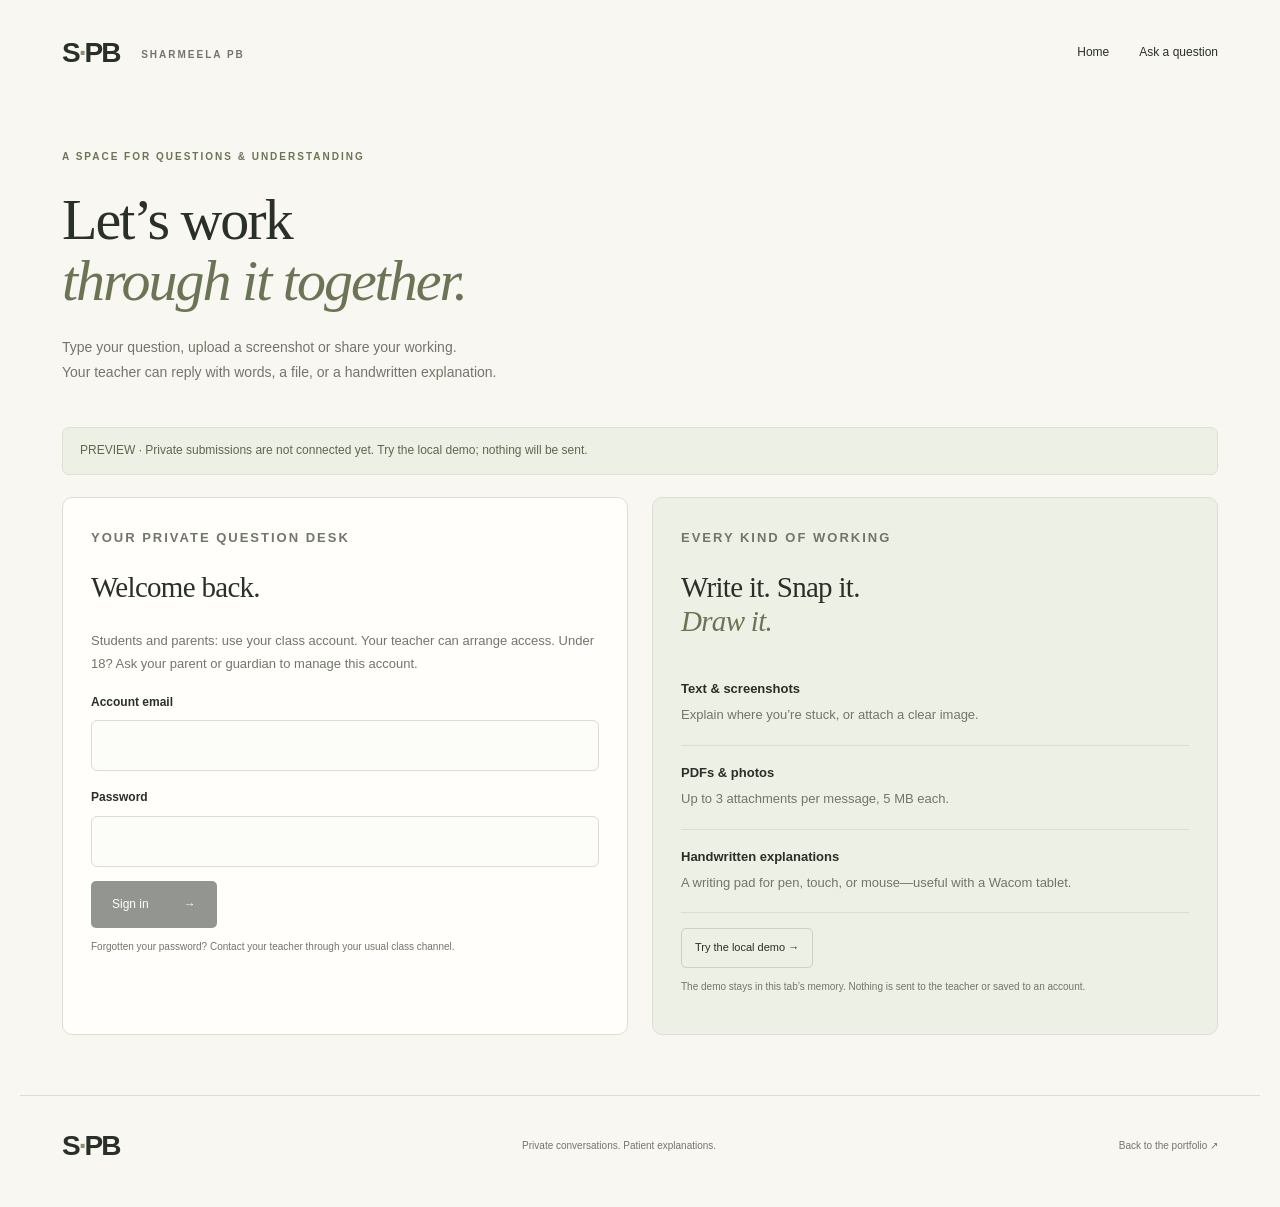
==== questions.html @ ad09feb7 "Add private question desk with attachments and pen replies" ====
<!doctype html><html lang="en"><head><meta charset="utf-8"><meta http-equiv="Content-Security-Policy" content="default-src 'self'; script-src 'self'; style-src 'self'; connect-src 'self' https://*.supabase.co; img-src 'self' blob: data:; object-src 'none'; base-uri 'self'; form-action 'self'"><meta name="referrer" content="no-referrer"><meta name="viewport" content="width=device-width,initial-scale=1"><meta name="description" content="Ask Sharmeela PB a maths question, share your working, and receive a private reply."><title>Ask a question | Sharmeela PB</title><link rel="icon" type="image/svg+xml" href="favicon.svg"><link rel="stylesheet" href="style.css"><link rel="stylesheet" href="questions.css"><script defer src="questions.js"></script></head><body><a class="skip" href="#main">Skip to content</a><header><a class="brand" href="index.html">S<span>·</span>PB <small>SHARMEELA PB</small></a><nav aria-label="Main navigation"><a href="index.html">Home</a><a href="questions.html" aria-current="page">Ask a question</a><button id="signOut" class="secondary" hidden>Sign out</button></nav></header><main id="main"><div class="qheading"><p class="eyebrow">A SPACE FOR QUESTIONS & UNDERSTANDING</p><h1>Let’s work<br><em>through it together.</em></h1><p>Type your question, upload a screenshot or share your working.<br>Your teacher can reply with words, a file, or a handwritten explanation.</p></div><div id="mode" class="mode" role="status">Checking the question desk…</div><div id="feedback" role="status" aria-live="polite"></div><section id="welcome" class="welcome"><form id="authForm" class="panel"><p class="eyebrow">YOUR PRIVATE QUESTION DESK</p><h2>Welcome back.</h2><p>Students and parents: use your class account. Your teacher can arrange access. Under 18? Ask your parent or guardian to manage this account.</p><label for="email">Account email</label><input id="email" type="email" required autocomplete="username" maxlength="160"><label for="password">Password</label><input id="password" type="password" required autocomplete="current-password" minlength="8"><button class="button" type="submit">Sign in <span>→</span></button><p class="small">Forgotten your password? Contact your teacher through your usual class channel.</p></form><aside class="panel guide"><p class="eyebrow">EVERY KIND OF WORKING</p><h2>Write it. Snap it.<br><em>Draw it.</em></h2><ul><li><strong>Text & screenshots</strong><p>Explain where you’re stuck, or attach a clear image.</p></li><li><strong>PDFs & photos</strong><p>Up to 3 attachments per message, 5 MB each.</p></li><li><strong>Handwritten explanations</strong><p>A writing pad for pen, touch, or mouse—useful with a Wacom tablet.</p></li></ul><button id="demoStart" class="secondary">Try the local demo →</button><p class="small">The demo stays in this tab’s memory. Nothing is sent to the teacher or saved to an account.</p></aside></section><section id="desk" hidden><div class="deskbar"><div><p id="deskRole" class="eyebrow"></p><h2 id="deskTitle">Your questions</h2></div><div class="actions"><button id="refresh" class="secondary">Refresh ↻</button><button id="newQuestion" class="button">＋ New question</button></div></div><div class="deskgrid"><aside class="panel sidebar"><label for="questionSearch">Find a question</label><input id="questionSearch" type="search" placeholder="Search questions…"><div id="questionList"></div></aside><div><form id="questionForm" class="panel" hidden><h2>A new question</h2><label for="studentName">Student first name or nickname</label><input id="studentName" maxlength="80" required><label for="questionTitle">A short title</label><input id="questionTitle" maxlength="120" required placeholder="e.g. Solving an equation"><label class="consent"><input id="permission" type="checkbox" required><span>I am 18 or over, or a parent/guardian managing this account, and agree to share this question privately with the teacher.</span></label><button class="button" type="submit">Start conversation →</button><p class="small">Then add your question, files or working below. Avoid full names, school details and faces in uploads.</p></form><div id="empty" class="panel empty"><span>✦</span><h2>Every question is a beginning.</h2><p>Select a conversation or start a new one.</p></div><section id="conversation" hidden><div class="panel threadhead"><div><p id="threadStudent" class="eyebrow"></p><h2 id="threadTitle"></h2></div><span id="threadStatus" class="statuspill"></span></div><div id="messages" aria-live="polite"></div><form id="replyForm" class="panel"><h2 id="composeTitle">Share your question or working</h2><label for="replyText">Your message</label><textarea id="replyText" rows="5" maxlength="6000" placeholder="Tell us what you’ve tried, or explain the next step…"></textarea><div class="filelabel"><label for="attachments">Attach photos, screenshots or PDFs</label><input id="attachments" type="file" multiple accept="image/png,image/jpeg,image/webp,application/pdf"><small>Up to 3 files including a drawing · 5 MB per file</small></div><ul id="fileList" class="filelist"></ul><details id="drawingDetails" class="drawing"><summary>✎ Write or draw with a pen, Wacom, touch, or mouse</summary><p class="small">On a MacBook, connect the Wacom tablet, install its official driver, and use Pen mode. Choose “Pen only” if palm touches leave marks. This pad captures pen strokes; it does not recognise handwriting as text.</p><div class="drawtools"><label>Ink <input id="inkColor" type="color" value="#29352b"></label><label>Size <input id="inkSize" type="range" min="1" max="14" value="4"></label><label class="pencheck"><input id="penOnly" type="checkbox"> Pen only</label><button id="undoDrawing" class="secondary" type="button">Undo</button><button id="clearDrawing" class="secondary" type="button">Clear</button><button id="fullDrawing" class="secondary" type="button">Larger pad ↗</button></div><div class="canvaswrap"><canvas id="writingPad" width="1200" height="750" tabindex="0" aria-label="Handwriting pad. Use a pen, touch or mouse. You can also type your answer above."></canvas></div><p class="small" id="drawingState">Empty pad · your drawing will be attached when you send.</p><p class="small">A keyboard alternative is available in the message box above.</p></details><button id="sendReply" class="button" type="submit">Send message <span>→</span></button><p class="small">Replies appear in this conversation. Use Refresh to check for updates. No notification emails are sent by this page.</p></form></section></div></div></section></main><footer><a class="brand" href="index.html">S<span>·</span>PB</a><p>Private conversations. Patient explanations.</p><a href="index.html">Back to the portfolio ↗</a></footer></body></html>
---- style.css ----
:root{--bg:#f8f7f2;--ink:#292f29;--muted:#72766a;--line:#dedfd4;--sage:#d8dfb8;--accent:#6b7555}*{box-sizing:border-box}html{scroll-behavior:smooth;scroll-padding-top:30px}body{margin:0;background:var(--bg);color:var(--ink);font:15px/1.8 'Segoe UI',Arial,sans-serif}a{color:inherit;text-decoration:none}button,a,summary{-webkit-tap-highlight-color:transparent}a:focus-visible,summary:focus-visible{outline:3px solid #8d9c67;outline-offset:6px}.skip{position:absolute;left:20px;top:-100px;background:white;padding:10px;z-index:5}.skip:focus{top:10px}header,main,footer{max-width:1240px;margin:auto}header{padding:28px 42px;display:flex;justify-content:space-between;align-items:center;gap:24px}.brand{font-size:28px;font-weight:700;letter-spacing:-2px;white-space:nowrap}.brand>span{color:#89926a}.brand small{font-size:10px;letter-spacing:2px;font-weight:600;margin-left:16px;vertical-align:middle}nav{display:flex;align-items:center;gap:30px;font-size:12px}nav a:hover{color:var(--accent)}.navbutton{border:1px solid #c9cdbb;padding:9px 17px;border-radius:5px}main{padding:0 42px}.hero{display:grid;grid-template-columns:1.2fr 1fr;gap:58px;padding:62px 0 70px;align-items:center}.eyebrow{font-size:10px;font-weight:600;letter-spacing:2px;margin:0 0 22px;color:var(--accent)}.eyebrow>span{width:6px;height:6px;border-radius:50%;background:var(--accent);display:inline-block;margin-right:8px;vertical-align:middle}h1{font:normal clamp(48px,5.8vw,76px)/1.04 Georgia,serif;letter-spacing:-3.7px;margin:24px 0}em{font-weight:400;color:var(--accent)}.intro{font-size:14px;line-height:1.95;max-width:440px;color:var(--muted)}.button{display:inline-flex;align-items:center;gap:35px;background:var(--ink);color:white;font-size:12px;padding:13px 21px;border-radius:5px;margin-top:14px;transition:background .2s}.button:hover{background:var(--accent)}.micro{font-size:10px;color:var(--muted);margin-top:20px}.board{background:#30382f;color:#e2e7d6;border-radius:100px 8px 8px 8px;padding:42px 30px 25px;min-width:0;box-shadow:14px 14px 0 #e7e9de}.boardtop,.boardbottom{display:flex;align-items:center;justify-content:space-between;gap:10px;font-size:8px;letter-spacing:1.2px;color:#c1c9b3}.boardtop{padding:14px 0 16px}.boardbottom{padding-top:16px;border-top:1px solid #ffffff20;letter-spacing:0}.boardbottom>span:last-child{font-size:24px}.mathart{height:310px;position:relative;margin:10px 0;background-image:linear-gradient(#ffffff05 1px,transparent 1px),linear-gradient(90deg,#ffffff05 1px,transparent 1px);background-size:22px 22px;overflow:hidden}.mathart svg{position:absolute;inset:0;width:100%;height:100%}.axis{position:absolute;background:#c9d1b444}.axis.x{height:1px;top:82%;width:100%}.axis.y{width:1px;height:100%;left:50%}.circle{border:1px solid #dce4c52a;border-radius:50%;width:170px;height:170px;position:absolute}.circle.a{top:20px;left:-60px}.circle.b{bottom:-90px;right:-50px}.circle.c{bottom:-60px;right:-20px}.formula{position:absolute;right:12px;top:35px;font:italic 27px Georgia}.coordinate{position:absolute;top:83%;left:53%;font-size:10px;color:#b9c1ac}.spark{position:absolute;left:20px;bottom:45px;font-size:33px;color:var(--sage)}.ribbon{display:flex;justify-content:space-between;gap:15px;align-items:center;font-size:9px;letter-spacing:1.5px;padding:23px 0;border-block:1px solid var(--line);color:var(--muted)}.ribbon i{font-style:normal;font-size:15px;color:#9da789}.about{display:grid;grid-template-columns:.65fr 1.6fr 1fr;gap:40px;padding:90px 0}.about>.eyebrow{padding-top:10px}h2{font:normal 44px/1.15 Georgia,serif;letter-spacing:-1.8px;margin:0 0 24px}.about p:not(.eyebrow){font-size:13px;color:var(--muted)}.note{background:#ebeede;border-radius:6px;padding:32px 25px;align-self:center;transform:rotate(2deg)}.note>span{font:55px Georgia;color:var(--accent)}.note p{font:22px/1.5 Georgia!important;color:var(--ink)!important}.note small{font-size:10px;color:var(--muted)}.learning{padding:55px 0 80px;border-top:1px solid var(--line)}.sectiontitle{display:flex;align-items:end;justify-content:space-between;gap:50px;margin-bottom:32px}.sectiontitle>p{max-width:300px;font-size:12px;color:var(--muted);margin-bottom:28px}.lessons{display:grid;grid-template-columns:repeat(3,1fr);gap:18px}.lessons article{background:#fffef9;border:1px solid var(--line);border-radius:7px;padding:25px;align-self:start}.topic{font-size:8px;letter-spacing:1.6px;color:var(--muted)}h3{font:23px/1.3 Georgia;margin:20px 0}.problem{background:#f0f1e7;font:26px Georgia;padding:25px 12px;text-align:center;border-radius:4px;margin:20px 0}.lessons p,.lessons li{font-size:12px;color:var(--muted)}details{border-top:1px solid var(--line);padding-top:15px;margin-top:20px}summary{cursor:pointer;font-size:11px;list-style:none;color:var(--accent);font-weight:600}summary::-webkit-details-marker{display:none}summary span{float:right}details[open] summary span{transform:rotate(45deg)}details ol{padding-left:16px}details li{padding-left:3px;margin-bottom:10px}.students{display:grid;grid-template-columns:1.1fr 1fr;gap:70px;padding:50px;border-radius:8px;background:#e9eddf;margin-bottom:60px}.students>div>p:not(.eyebrow){font-size:13px;max-width:400px;color:#69705d}.questionnote{background:#f7f8f0;border:1px solid #d8dec9;border-radius:6px;padding:25px}.questionnote>span{font-size:9px;letter-spacing:1.4px;color:var(--accent)}.questionnote ol{padding-left:18px;font-size:13px}.questionnote li{padding-left:6px;margin-bottom:10px}.questionnote p{font-size:10px;color:var(--muted);line-height:1.8;margin-bottom:0}footer{border-top:1px solid var(--line);padding:25px 42px 35px;display:flex;align-items:center;justify-content:space-between;gap:15px}footer p,footer>a:last-child{font-size:10px;color:var(--muted)}footer p>span{padding:0 12px;color:#b4b9a5}@media(max-width:900px){.hero{gap:35px}.about{grid-template-columns:1.7fr 1fr;gap:30px}.about>.eyebrow{grid-column:1/-1;margin-bottom:0}.lessons article{padding:20px}.students{padding:35px;gap:30px}.mathart{height:270px}}@media(max-width:650px){header{padding:22px;flex-wrap:wrap;gap:14px}.brand small{font-size:9px}nav{gap:20px;width:100%;justify-content:space-between;font-size:11px}.navbutton{padding:6px 11px}main{padding:0 22px}.hero{grid-template-columns:1fr;padding:35px 0 45px;gap:35px}h1{font-size:58px;letter-spacing:-2.8px}.intro{font-size:13px}.board{margin-right:12px;padding:28px 25px 20px;border-top-left-radius:70px}.mathart{height:235px}.ribbon{font-size:7px;letter-spacing:.7px;gap:10px}.ribbon span{max-width:90px}.about{grid-template-columns:1fr;padding:50px 0;gap:20px}.about>.eyebrow{grid-column:auto}.note{transform:none;padding:22px 25px}.note>span{float:right}.note p{margin:0 0 8px}.learning{padding:40px 0}.sectiontitle{display:block;margin:0}.sectiontitle>p{max-width:100%;margin-bottom:25px}h2{font-size:37px}.lessons{grid-template-columns:1fr;gap:16px}.lessons article{padding:24px}.students{grid-template-columns:1fr;padding:25px;gap:15px;margin-bottom:40px}.students h2{font-size:35px}footer{padding:23px;flex-wrap:wrap}footer p{order:3;width:100%;margin:0}}@media(prefers-reduced-motion:reduce){html{scroll-behavior:auto}*{transition:none!important}}
---- questions.css ----
button,input,textarea,select{font:inherit}button{cursor:pointer;border:0}.qheading{padding:42px 0 28px}.qheading h1{font-size:58px;letter-spacing:-2px}.qheading>p:last-child{color:var(--muted);font-size:14px}.mode{background:#edf0e4;border:1px solid #dce2cf;padding:12px 17px;border-radius:7px;color:#5e684e;font-size:12px;margin-bottom:22px}#feedback:not(:empty){padding:15px;background:#fff0d8;border:1px solid #e9d3a9;border-radius:7px;margin:16px 0;white-space:pre-wrap;overflow-wrap:anywhere}.welcome{display:grid;grid-template-columns:1fr 1fr;gap:24px;margin-bottom:60px}.panel{background:#fffefb;border:1px solid var(--line);border-radius:10px;padding:28px;min-width:0}.panel h2{font-size:29px;letter-spacing:-.7px}.panel p{font-size:13px;color:var(--muted)}label{display:block;font-size:12px;font-weight:600;margin:16px 0 7px}input:not([type=checkbox]):not([type=color]):not([type=range]),textarea{width:100%;border:1px solid #daddcf;border-radius:6px;padding:11px 13px;background:#fcfcf8;color:var(--ink);min-width:0}textarea{resize:vertical}input:focus-visible,textarea:focus-visible,button:focus-visible,canvas:focus-visible{outline:3px solid #a4b586;outline-offset:3px}.button{border:0;cursor:pointer;line-height:1.8;min-height:43px}.secondary{background:transparent;color:var(--ink);padding:9px 13px;border:1px solid #cbd2be;border-radius:5px;font-size:11px;min-height:38px}.secondary:hover{background:#edf0e6}button:disabled{opacity:.5;cursor:wait}small,.panel .small,.small{font-size:10px!important;color:var(--muted);line-height:1.8}.guide{background:#edf0e4}.guide ul{list-style:none;padding:0}.guide li{padding:15px 0;border-bottom:1px solid #d9decd;font-size:13px}.guide li p{margin:3px 0}.deskbar{display:flex;align-items:center;justify-content:space-between;gap:16px;margin:35px 0 22px}.deskbar h2{font-size:33px;margin:0}.deskbar .eyebrow{margin-bottom:7px}.actions{display:flex;gap:10px;align-items:center}.actions .button{margin:0}.deskgrid{display:grid;grid-template-columns:270px minmax(0,1fr);gap:24px;margin-bottom:60px}.sidebar{align-self:start;padding:20px}.sidebar label{margin-top:0}.questionitem{display:block;width:100%;text-align:left;background:transparent;border:1px solid var(--line);border-radius:6px;padding:15px 12px;margin:12px 0;overflow-wrap:anywhere}.questionitem strong{display:block;font-size:12px}.questionitem small{display:block;font-size:9px;margin-top:5px}.questionitem.selected{background:#eef1e6;border-color:#8c9b70}.empty{text-align:center;padding:65px 25px}.empty>span{font-size:40px;color:#8d9c6f}.empty h2{font-size:26px}.threadhead{display:flex;justify-content:space-between;align-items:start;gap:16px}.threadhead h2{margin:0;font-size:25px;overflow-wrap:anywhere}.threadhead .eyebrow{margin-bottom:5px}.statuspill{background:#edf1e3;color:#65734a;font-size:10px;border-radius:20px;padding:4px 10px;white-space:nowrap}.bubble{background:white;border:1px solid var(--line);border-radius:10px;margin:16px 0;padding:23px;overflow-wrap:anywhere}.bubble.teacher{background:#eef3e8;border-left:3px solid #84986a}.bubble pre{font:14px/1.9 'Segoe UI',Arial,sans-serif;white-space:pre-wrap;overflow-wrap:anywhere;margin:10px 0}.bubblehead{font-size:10px;color:var(--muted)}.attachment{display:flex;gap:10px;align-items:center;font-size:12px;padding:11px 14px;background:#f3f4ec;border:1px solid #dce1d0;border-radius:6px;margin-top:10px;cursor:pointer;text-align:left;width:100%;overflow-wrap:anywhere}.attachment:hover{background:#e8eeda}.filelabel{border:1px dashed #bdc8ad;border-radius:7px;padding:16px;margin-top:20px;background:#fafbf4}.filelabel label{margin-top:0}.filelabel input{border:0!important;background:transparent!important;padding:0!important;font-size:11px}.filelabel input::file-selector-button{padding:7px 11px;border:0;border-radius:4px;background:#e9eddf;color:#5b6849;margin-right:12px;cursor:pointer}.filelist{font-size:11px;padding-left:17px;overflow-wrap:anywhere}.consent{display:flex;gap:9px;align-items:start;font-size:11px;color:var(--muted);font-weight:400}.consent input{margin-top:5px;flex-shrink:0;accent-color:#718355}.drawing{border:1px solid var(--line);border-radius:7px;padding:16px;background:#f8f9f2}.drawing summary{font-size:12px}.drawtools{display:flex;align-items:center;gap:10px;flex-wrap:wrap;margin:15px 0}.drawtools label{margin:0;font-size:10px;display:flex;align-items:center;gap:6px}.drawtools input[type=color]{width:30px;height:30px;padding:0;border:0;background:none}.drawtools input[type=range]{width:75px}.pencheck input{accent-color:#718355}.canvaswrap{background:white;border:1px solid #cdd5c0;border-radius:6px;overflow:hidden}canvas{display:block;width:100%;height:auto;aspect-ratio:1200/750;touch-action:none;cursor:crosshair;background:white}.drawing:fullscreen{background:#f8f9f2;overflow:auto;padding:25px}.drawing:fullscreen .canvaswrap{max-width:1100px;margin:auto}#questionForm{margin-bottom:20px}[hidden]{display:none!important}@media(max-width:800px){.deskgrid{grid-template-columns:220px minmax(0,1fr)}.panel{padding:22px}.qheading h1{font-size:49px}}@media(max-width:600px){.welcome,.deskgrid{grid-template-columns:1fr}.qheading{padding:30px 0 18px}.qheading h1{font-size:43px}.qheading>p:last-child{font-size:12px}.deskbar{align-items:start;flex-direction:column}.sidebar{max-height:290px;overflow:auto}.threadhead{flex-wrap:wrap}.drawtools{gap:8px}.drawtools .secondary{font-size:10px;padding:6px 10px}.panel{padding:21px}.bubble{padding:19px}.mode{font-size:11px}.actions{width:100%;justify-content:space-between}}
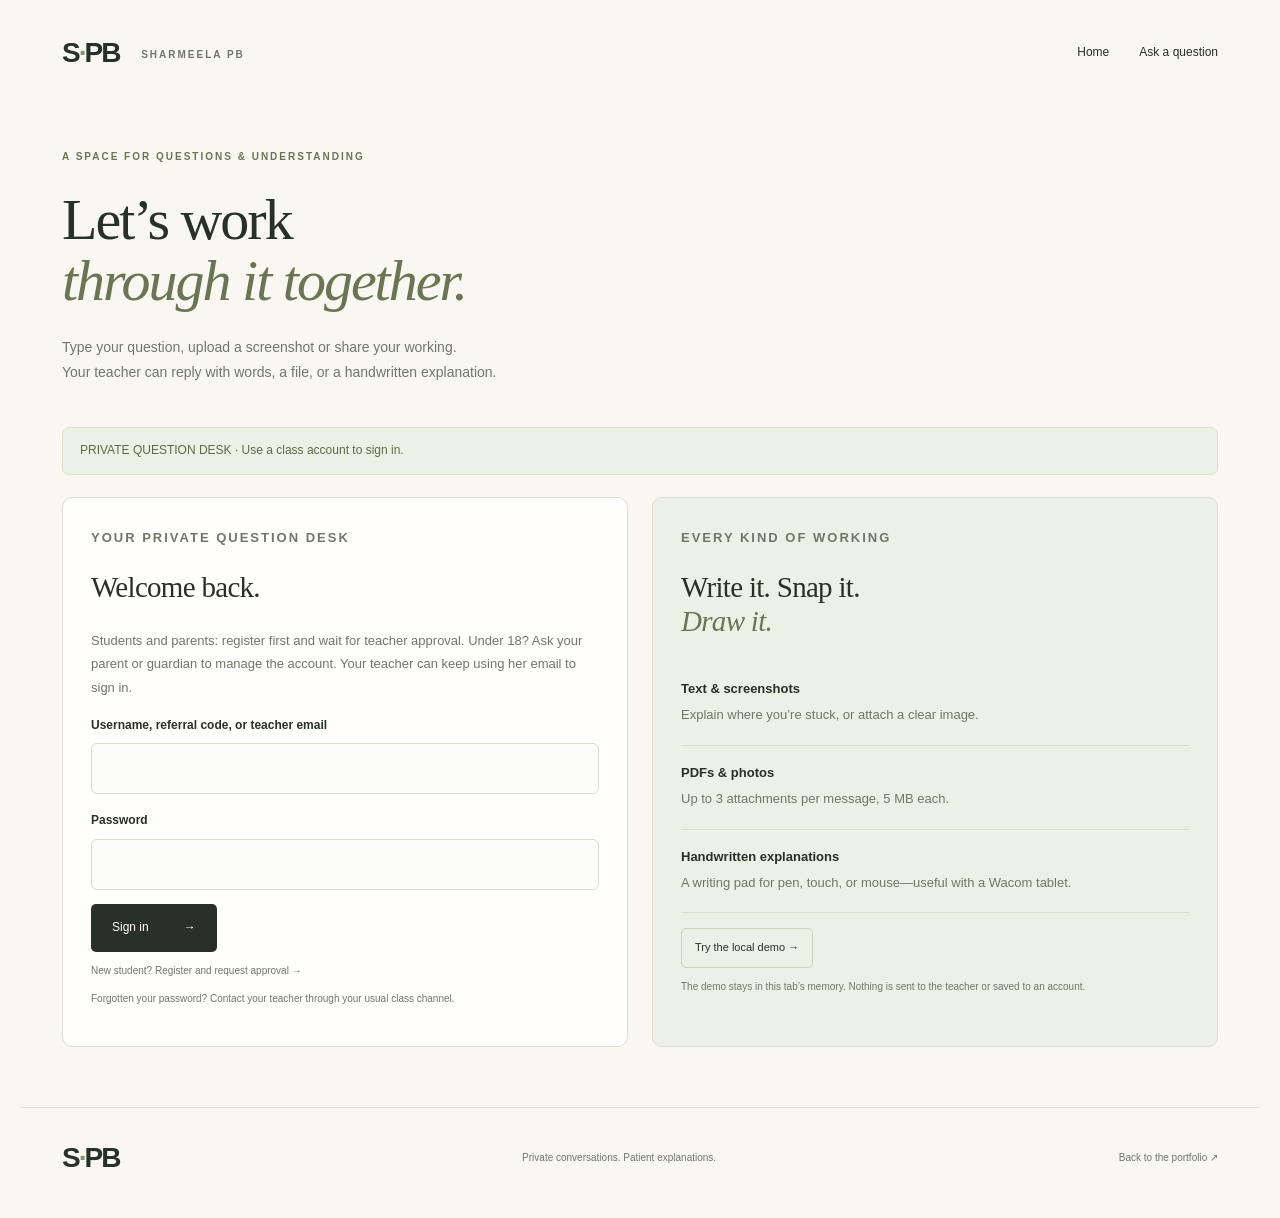
==== commit d9b37176: "Add username registration, unique referral codes and teacher approval" ====
--- a/questions.html
+++ b/questions.html
@@ -1 +1 @@
-<!doctype html><html lang="en"><head><meta charset="utf-8"><meta http-equiv="Content-Security-Policy" content="default-src 'self'; script-src 'self'; style-src 'self'; connect-src 'self' https://*.supabase.co; img-src 'self' blob: data:; object-src 'none'; base-uri 'self'; form-action 'self'"><meta name="referrer" content="no-referrer"><meta name="viewport" content="width=device-width,initial-scale=1"><meta name="description" content="Ask Sharmeela PB a maths question, share your working, and receive a private reply."><title>Ask a question | Sharmeela PB</title><link rel="icon" type="image/svg+xml" href="favicon.svg"><link rel="stylesheet" href="style.css"><link rel="stylesheet" href="questions.css"><script defer src="questions.js"></script></head><body><a class="skip" href="#main">Skip to content</a><header><a class="brand" href="index.html">S<span>·</span>PB <small>SHARMEELA PB</small></a><nav aria-label="Main navigation"><a href="index.html">Home</a><a href="questions.html" aria-current="page">Ask a question</a><button id="signOut" class="secondary" hidden>Sign out</button></nav></header><main id="main"><div class="qheading"><p class="eyebrow">A SPACE FOR QUESTIONS & UNDERSTANDING</p><h1>Let’s work<br><em>through it together.</em></h1><p>Type your question, upload a screenshot or share your working.<br>Your teacher can reply with words, a file, or a handwritten explanation.</p></div><div id="mode" class="mode" role="status">Checking the question desk…</div><div id="feedback" role="status" aria-live="polite"></div><section id="welcome" class="welcome"><form id="authForm" class="panel"><p class="eyebrow">YOUR PRIVATE QUESTION DESK</p><h2>Welcome back.</h2><p>Students and parents: use your class account. Your teacher can arrange access. Under 18? Ask your parent or guardian to manage this account.</p><label for="email">Account email</label><input id="email" type="email" required autocomplete="username" maxlength="160"><label for="password">Password</label><input id="password" type="password" required autocomplete="current-password" minlength="8"><button class="button" type="submit">Sign in <span>→</span></button><p class="small">Forgotten your password? Contact your teacher through your usual class channel.</p></form><aside class="panel guide"><p class="eyebrow">EVERY KIND OF WORKING</p><h2>Write it. Snap it.<br><em>Draw it.</em></h2><ul><li><strong>Text & screenshots</strong><p>Explain where you’re stuck, or attach a clear image.</p></li><li><strong>PDFs & photos</strong><p>Up to 3 attachments per message, 5 MB each.</p></li><li><strong>Handwritten explanations</strong><p>A writing pad for pen, touch, or mouse—useful with a Wacom tablet.</p></li></ul><button id="demoStart" class="secondary">Try the local demo →</button><p class="small">The demo stays in this tab’s memory. Nothing is sent to the teacher or saved to an account.</p></aside></section><section id="desk" hidden><div class="deskbar"><div><p id="deskRole" class="eyebrow"></p><h2 id="deskTitle">Your questions</h2></div><div class="actions"><button id="refresh" class="secondary">Refresh ↻</button><button id="newQuestion" class="button">＋ New question</button></div></div><div class="deskgrid"><aside class="panel sidebar"><label for="questionSearch">Find a question</label><input id="questionSearch" type="search" placeholder="Search questions…"><div id="questionList"></div></aside><div><form id="questionForm" class="panel" hidden><h2>A new question</h2><label for="studentName">Student first name or nickname</label><input id="studentName" maxlength="80" required><label for="questionTitle">A short title</label><input id="questionTitle" maxlength="120" required placeholder="e.g. Solving an equation"><label class="consent"><input id="permission" type="checkbox" required><span>I am 18 or over, or a parent/guardian managing this account, and agree to share this question privately with the teacher.</span></label><button class="button" type="submit">Start conversation →</button><p class="small">Then add your question, files or working below. Avoid full names, school details and faces in uploads.</p></form><div id="empty" class="panel empty"><span>✦</span><h2>Every question is a beginning.</h2><p>Select a conversation or start a new one.</p></div><section id="conversation" hidden><div class="panel threadhead"><div><p id="threadStudent" class="eyebrow"></p><h2 id="threadTitle"></h2></div><span id="threadStatus" class="statuspill"></span></div><div id="messages" aria-live="polite"></div><form id="replyForm" class="panel"><h2 id="composeTitle">Share your question or working</h2><label for="replyText">Your message</label><textarea id="replyText" rows="5" maxlength="6000" placeholder="Tell us what you’ve tried, or explain the next step…"></textarea><div class="filelabel"><label for="attachments">Attach photos, screenshots or PDFs</label><input id="attachments" type="file" multiple accept="image/png,image/jpeg,image/webp,application/pdf"><small>Up to 3 files including a drawing · 5 MB per file</small></div><ul id="fileList" class="filelist"></ul><details id="drawingDetails" class="drawing"><summary>✎ Write or draw with a pen, Wacom, touch, or mouse</summary><p class="small">On a MacBook, connect the Wacom tablet, install its official driver, and use Pen mode. Choose “Pen only” if palm touches leave marks. This pad captures pen strokes; it does not recognise handwriting as text.</p><div class="drawtools"><label>Ink <input id="inkColor" type="color" value="#29352b"></label><label>Size <input id="inkSize" type="range" min="1" max="14" value="4"></label><label class="pencheck"><input id="penOnly" type="checkbox"> Pen only</label><button id="undoDrawing" class="secondary" type="button">Undo</button><button id="clearDrawing" class="secondary" type="button">Clear</button><button id="fullDrawing" class="secondary" type="button">Larger pad ↗</button></div><div class="canvaswrap"><canvas id="writingPad" width="1200" height="750" tabindex="0" aria-label="Handwriting pad. Use a pen, touch or mouse. You can also type your answer above."></canvas></div><p class="small" id="drawingState">Empty pad · your drawing will be attached when you send.</p><p class="small">A keyboard alternative is available in the message box above.</p></details><button id="sendReply" class="button" type="submit">Send message <span>→</span></button><p class="small">Replies appear in this conversation. Use Refresh to check for updates. No notification emails are sent by this page.</p></form></section></div></div></section></main><footer><a class="brand" href="index.html">S<span>·</span>PB</a><p>Private conversations. Patient explanations.</p><a href="index.html">Back to the portfolio ↗</a></footer></body></html>
+<!doctype html><html lang="en"><head><meta charset="utf-8"><meta http-equiv="Content-Security-Policy" content="default-src 'self'; script-src 'self'; style-src 'self'; connect-src 'self' https://*.supabase.co; img-src 'self' blob: data:; object-src 'none'; base-uri 'self'; form-action 'self'"><meta name="referrer" content="no-referrer"><meta name="viewport" content="width=device-width,initial-scale=1"><meta name="description" content="Ask Sharmeela PB a maths question, share your working, and receive a private reply."><title>Ask a question | Sharmeela PB</title><link rel="icon" type="image/svg+xml" href="favicon.svg"><link rel="stylesheet" href="style.css"><link rel="stylesheet" href="questions.css"><script defer src="questions.js"></script></head><body><a class="skip" href="#main">Skip to content</a><header><a class="brand" href="index.html">S<span>·</span>PB <small>SHARMEELA PB</small></a><nav aria-label="Main navigation"><a href="index.html">Home</a><a href="questions.html" aria-current="page">Ask a question</a><button id="signOut" class="secondary" hidden>Sign out</button></nav></header><main id="main"><div class="qheading"><p class="eyebrow">A SPACE FOR QUESTIONS & UNDERSTANDING</p><h1>Let’s work<br><em>through it together.</em></h1><p>Type your question, upload a screenshot or share your working.<br>Your teacher can reply with words, a file, or a handwritten explanation.</p></div><div id="mode" class="mode" role="status">Checking the question desk…</div><div id="feedback" role="status" aria-live="polite"></div><section id="welcome" class="welcome"><form id="authForm" class="panel"><p class="eyebrow">YOUR PRIVATE QUESTION DESK</p><h2>Welcome back.</h2><p>Students and parents: register first and wait for teacher approval. Under 18? Ask your parent or guardian to manage the account. Your teacher can keep using her email to sign in.</p><label for="email">Username, referral code, or teacher email</label><input id="email" type="text" required autocomplete="username" maxlength="160"><label for="password">Password</label><input id="password" type="password" required autocomplete="current-password" minlength="8"><button class="button" type="submit">Sign in <span>→</span></button><p class="small"><a href="register.html">New student? Register and request approval →</a></p><p class="small">Forgotten your password? Contact your teacher through your usual class channel.</p></form><aside class="panel guide"><p class="eyebrow">EVERY KIND OF WORKING</p><h2>Write it. Snap it.<br><em>Draw it.</em></h2><ul><li><strong>Text & screenshots</strong><p>Explain where you’re stuck, or attach a clear image.</p></li><li><strong>PDFs & photos</strong><p>Up to 3 attachments per message, 5 MB each.</p></li><li><strong>Handwritten explanations</strong><p>A writing pad for pen, touch, or mouse—useful with a Wacom tablet.</p></li></ul><button id="demoStart" class="secondary">Try the local demo →</button><p class="small">The demo stays in this tab’s memory. Nothing is sent to the teacher or saved to an account.</p></aside></section><section id="approvalWaiting" class="panel registration" hidden><p class="eyebrow">YOUR ACCOUNT</p><h2 id="approvalTitle">Waiting for teacher approval</h2><p id="approvalDescription"></p><p>Your unique referral code:</p><strong id="memberCode" class="referralcode"></strong><p class="small">Share this code privately with your teacher so she can identify your request. It does not replace your password.</p><button id="checkApproval" class="button">Check approval status ↻</button></section><section id="memberApprovals" class="panel" hidden><div class="deskbar"><div><p class="eyebrow">TEACHER ONLY</p><h2>Student access requests</h2></div><button id="refreshMembers" class="secondary">Refresh requests ↻</button></div><label for="memberFilter">Show accounts</label><select id="memberFilter"><option value="pending">Waiting for approval</option><option value="approved">Approved</option><option value="rejected">Rejected</option><option value="all">All accounts</option></select><div id="memberList"></div></section><p id="approvedMemberCode" class="small" hidden></p><section id="desk" hidden><div class="deskbar"><div><p id="deskRole" class="eyebrow"></p><h2 id="deskTitle">Your questions</h2></div><div class="actions"><button id="refresh" class="secondary">Refresh ↻</button><button id="newQuestion" class="button">＋ New question</button></div></div><div class="deskgrid"><aside class="panel sidebar"><label for="questionSearch">Find a question</label><input id="questionSearch" type="search" placeholder="Search questions…"><div id="questionList"></div></aside><div><form id="questionForm" class="panel" hidden><h2>A new question</h2><label for="studentName">Student first name or nickname</label><input id="studentName" maxlength="80" required><label for="questionTitle">A short title</label><input id="questionTitle" maxlength="120" required placeholder="e.g. Solving an equation"><label class="consent"><input id="permission" type="checkbox" required><span>I am 18 or over, or a parent/guardian managing this account, and agree to share this question privately with the teacher.</span></label><button class="button" type="submit">Start conversation →</button><p class="small">Then add your question, files or working below. Avoid full names, school details and faces in uploads.</p></form><div id="empty" class="panel empty"><span>✦</span><h2>Every question is a beginning.</h2><p>Select a conversation or start a new one.</p></div><section id="conversation" hidden><div class="panel threadhead"><div><p id="threadStudent" class="eyebrow"></p><h2 id="threadTitle"></h2></div><span id="threadStatus" class="statuspill"></span></div><div id="messages" aria-live="polite"></div><form id="replyForm" class="panel"><h2 id="composeTitle">Share your question or working</h2><label for="replyText">Your message</label><textarea id="replyText" rows="5" maxlength="6000" placeholder="Tell us what you’ve tried, or explain the next step…"></textarea><div class="filelabel"><label for="attachments">Attach photos, screenshots or PDFs</label><input id="attachments" type="file" multiple accept="image/png,image/jpeg,image/webp,application/pdf"><small>Up to 3 files including a drawing · 5 MB per file</small></div><ul id="fileList" class="filelist"></ul><details id="drawingDetails" class="drawing"><summary>✎ Write or draw with a pen, Wacom, touch, or mouse</summary><p class="small">On a MacBook, connect the Wacom tablet, install its official driver, and use Pen mode. Choose “Pen only” if palm touches leave marks. This pad captures pen strokes; it does not recognise handwriting as text.</p><div class="drawtools"><label>Ink <input id="inkColor" type="color" value="#29352b"></label><label>Size <input id="inkSize" type="range" min="1" max="14" value="4"></label><label class="pencheck"><input id="penOnly" type="checkbox"> Pen only</label><button id="undoDrawing" class="secondary" type="button">Undo</button><button id="clearDrawing" class="secondary" type="button">Clear</button><button id="fullDrawing" class="secondary" type="button">Larger pad ↗</button></div><div class="canvaswrap"><canvas id="writingPad" width="1200" height="750" tabindex="0" aria-label="Handwriting pad. Use a pen, touch or mouse. You can also type your answer above."></canvas></div><p class="small" id="drawingState">Empty pad · your drawing will be attached when you send.</p><p class="small">A keyboard alternative is available in the message box above.</p></details><button id="sendReply" class="button" type="submit">Send message <span>→</span></button><p class="small">Replies appear in this conversation. Use Refresh to check for updates. No notification emails are sent by this page.</p></form></section></div></div></section></main><footer><a class="brand" href="index.html">S<span>·</span>PB</a><p>Private conversations. Patient explanations.</p><a href="index.html">Back to the portfolio ↗</a></footer></body></html>
--- a/questions.css
+++ b/questions.css
@@ -1 +1,2 @@
 button,input,textarea,select{font:inherit}button{cursor:pointer;border:0}.qheading{padding:42px 0 28px}.qheading h1{font-size:58px;letter-spacing:-2px}.qheading>p:last-child{color:var(--muted);font-size:14px}.mode{background:#edf0e4;border:1px solid #dce2cf;padding:12px 17px;border-radius:7px;color:#5e684e;font-size:12px;margin-bottom:22px}#feedback:not(:empty){padding:15px;background:#fff0d8;border:1px solid #e9d3a9;border-radius:7px;margin:16px 0;white-space:pre-wrap;overflow-wrap:anywhere}.welcome{display:grid;grid-template-columns:1fr 1fr;gap:24px;margin-bottom:60px}.panel{background:#fffefb;border:1px solid var(--line);border-radius:10px;padding:28px;min-width:0}.panel h2{font-size:29px;letter-spacing:-.7px}.panel p{font-size:13px;color:var(--muted)}label{display:block;font-size:12px;font-weight:600;margin:16px 0 7px}input:not([type=checkbox]):not([type=color]):not([type=range]),textarea{width:100%;border:1px solid #daddcf;border-radius:6px;padding:11px 13px;background:#fcfcf8;color:var(--ink);min-width:0}textarea{resize:vertical}input:focus-visible,textarea:focus-visible,button:focus-visible,canvas:focus-visible{outline:3px solid #a4b586;outline-offset:3px}.button{border:0;cursor:pointer;line-height:1.8;min-height:43px}.secondary{background:transparent;color:var(--ink);padding:9px 13px;border:1px solid #cbd2be;border-radius:5px;font-size:11px;min-height:38px}.secondary:hover{background:#edf0e6}button:disabled{opacity:.5;cursor:wait}small,.panel .small,.small{font-size:10px!important;color:var(--muted);line-height:1.8}.guide{background:#edf0e4}.guide ul{list-style:none;padding:0}.guide li{padding:15px 0;border-bottom:1px solid #d9decd;font-size:13px}.guide li p{margin:3px 0}.deskbar{display:flex;align-items:center;justify-content:space-between;gap:16px;margin:35px 0 22px}.deskbar h2{font-size:33px;margin:0}.deskbar .eyebrow{margin-bottom:7px}.actions{display:flex;gap:10px;align-items:center}.actions .button{margin:0}.deskgrid{display:grid;grid-template-columns:270px minmax(0,1fr);gap:24px;margin-bottom:60px}.sidebar{align-self:start;padding:20px}.sidebar label{margin-top:0}.questionitem{display:block;width:100%;text-align:left;background:transparent;border:1px solid var(--line);border-radius:6px;padding:15px 12px;margin:12px 0;overflow-wrap:anywhere}.questionitem strong{display:block;font-size:12px}.questionitem small{display:block;font-size:9px;margin-top:5px}.questionitem.selected{background:#eef1e6;border-color:#8c9b70}.empty{text-align:center;padding:65px 25px}.empty>span{font-size:40px;color:#8d9c6f}.empty h2{font-size:26px}.threadhead{display:flex;justify-content:space-between;align-items:start;gap:16px}.threadhead h2{margin:0;font-size:25px;overflow-wrap:anywhere}.threadhead .eyebrow{margin-bottom:5px}.statuspill{background:#edf1e3;color:#65734a;font-size:10px;border-radius:20px;padding:4px 10px;white-space:nowrap}.bubble{background:white;border:1px solid var(--line);border-radius:10px;margin:16px 0;padding:23px;overflow-wrap:anywhere}.bubble.teacher{background:#eef3e8;border-left:3px solid #84986a}.bubble pre{font:14px/1.9 'Segoe UI',Arial,sans-serif;white-space:pre-wrap;overflow-wrap:anywhere;margin:10px 0}.bubblehead{font-size:10px;color:var(--muted)}.attachment{display:flex;gap:10px;align-items:center;font-size:12px;padding:11px 14px;background:#f3f4ec;border:1px solid #dce1d0;border-radius:6px;margin-top:10px;cursor:pointer;text-align:left;width:100%;overflow-wrap:anywhere}.attachment:hover{background:#e8eeda}.filelabel{border:1px dashed #bdc8ad;border-radius:7px;padding:16px;margin-top:20px;background:#fafbf4}.filelabel label{margin-top:0}.filelabel input{border:0!important;background:transparent!important;padding:0!important;font-size:11px}.filelabel input::file-selector-button{padding:7px 11px;border:0;border-radius:4px;background:#e9eddf;color:#5b6849;margin-right:12px;cursor:pointer}.filelist{font-size:11px;padding-left:17px;overflow-wrap:anywhere}.consent{display:flex;gap:9px;align-items:start;font-size:11px;color:var(--muted);font-weight:400}.consent input{margin-top:5px;flex-shrink:0;accent-color:#718355}.drawing{border:1px solid var(--line);border-radius:7px;padding:16px;background:#f8f9f2}.drawing summary{font-size:12px}.drawtools{display:flex;align-items:center;gap:10px;flex-wrap:wrap;margin:15px 0}.drawtools label{margin:0;font-size:10px;display:flex;align-items:center;gap:6px}.drawtools input[type=color]{width:30px;height:30px;padding:0;border:0;background:none}.drawtools input[type=range]{width:75px}.pencheck input{accent-color:#718355}.canvaswrap{background:white;border:1px solid #cdd5c0;border-radius:6px;overflow:hidden}canvas{display:block;width:100%;height:auto;aspect-ratio:1200/750;touch-action:none;cursor:crosshair;background:white}.drawing:fullscreen{background:#f8f9f2;overflow:auto;padding:25px}.drawing:fullscreen .canvaswrap{max-width:1100px;margin:auto}#questionForm{margin-bottom:20px}[hidden]{display:none!important}@media(max-width:800px){.deskgrid{grid-template-columns:220px minmax(0,1fr)}.panel{padding:22px}.qheading h1{font-size:49px}}@media(max-width:600px){.welcome,.deskgrid{grid-template-columns:1fr}.qheading{padding:30px 0 18px}.qheading h1{font-size:43px}.qheading>p:last-child{font-size:12px}.deskbar{align-items:start;flex-direction:column}.sidebar{max-height:290px;overflow:auto}.threadhead{flex-wrap:wrap}.drawtools{gap:8px}.drawtools .secondary{font-size:10px;padding:6px 10px}.panel{padding:21px}.bubble{padding:19px}.mode{font-size:11px}.actions{width:100%;justify-content:space-between}}
+.registration{max-width:660px;margin:20px auto 60px}.referralcode{display:inline-block;background:#edf1e3;padding:10px 14px;border-radius:7px;font:600 14px/1.8 monospace;letter-spacing:1px;overflow-wrap:anywhere;max-width:100%}.membercard{border:1px solid var(--line);padding:20px;margin:16px 0;border-radius:9px}.membercard h3{margin:0 0 10px}.membercard .actions{margin-top:15px;flex-wrap:wrap}#memberFilter{font:inherit;padding:10px;border:1px solid var(--line);border-radius:6px;background:white;max-width:100%}#memberApprovals{margin:20px 0}#memberApprovals .deskbar{margin-top:0}@media(max-width:600px){.referralcode{font-size:12px;letter-spacing:0}.membercard .actions{align-items:stretch;flex-direction:column}}
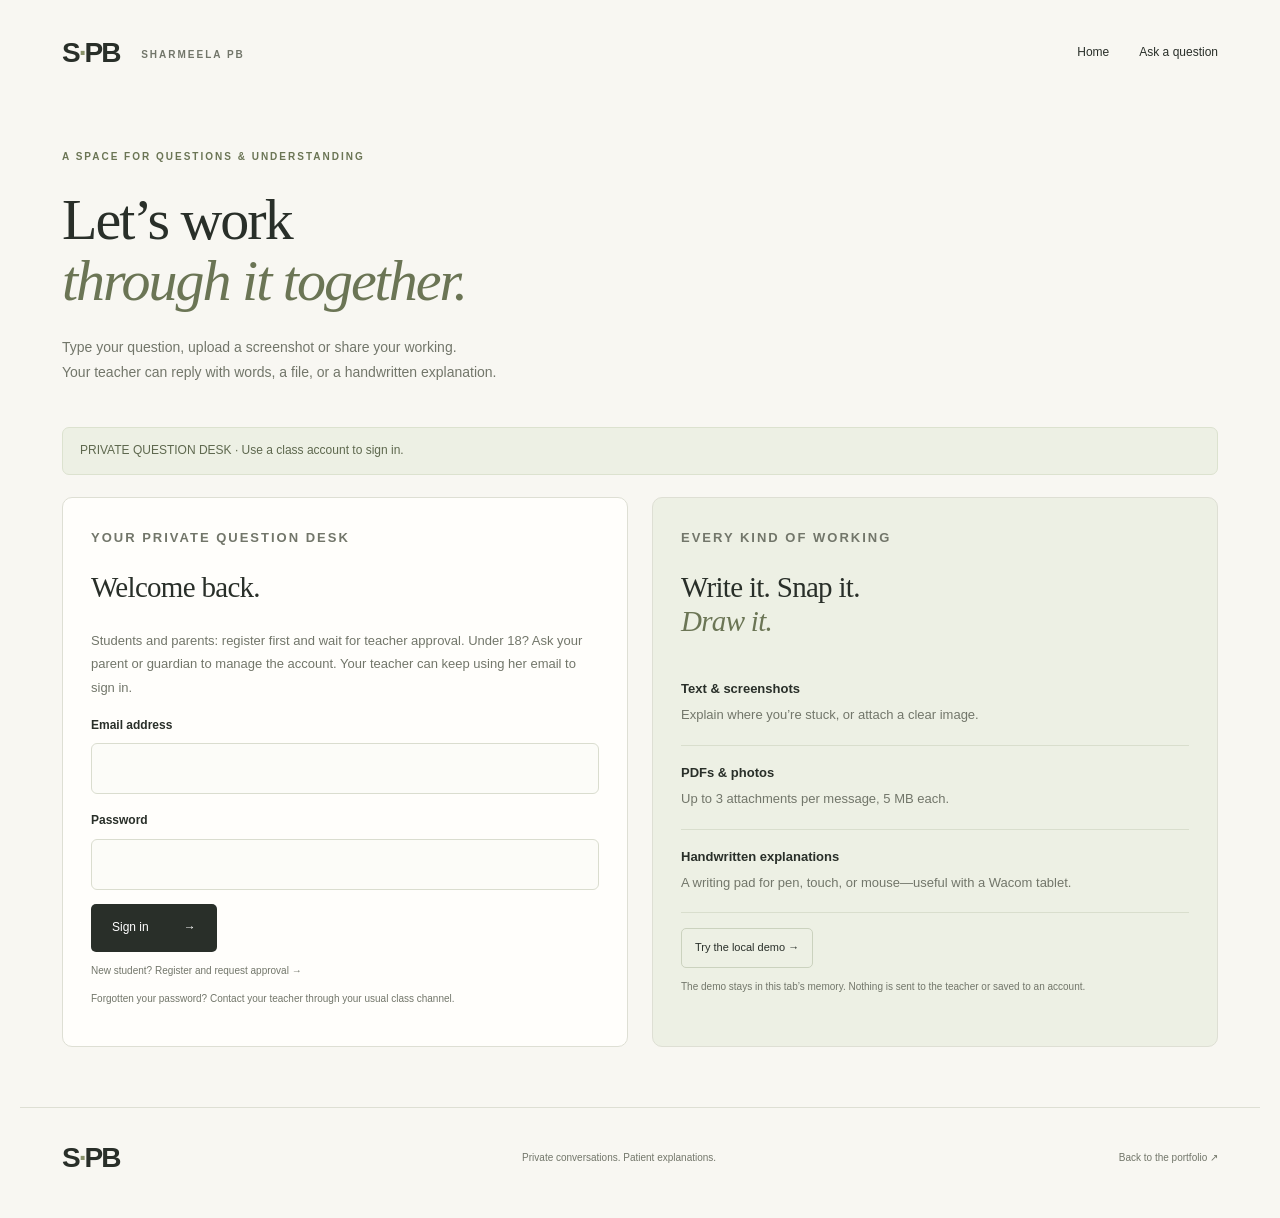
==== commit 6ea8b210: "Use email and password instead of separate usernames" ====
--- a/questions.html
+++ b/questions.html
@@ -1 +1 @@
-<!doctype html><html lang="en"><head><meta charset="utf-8"><meta http-equiv="Content-Security-Policy" content="default-src 'self'; script-src 'self'; style-src 'self'; connect-src 'self' https://*.supabase.co; img-src 'self' blob: data:; object-src 'none'; base-uri 'self'; form-action 'self'"><meta name="referrer" content="no-referrer"><meta name="viewport" content="width=device-width,initial-scale=1"><meta name="description" content="Ask Sharmeela PB a maths question, share your working, and receive a private reply."><title>Ask a question | Sharmeela PB</title><link rel="icon" type="image/svg+xml" href="favicon.svg"><link rel="stylesheet" href="style.css"><link rel="stylesheet" href="questions.css"><script defer src="questions.js"></script></head><body><a class="skip" href="#main">Skip to content</a><header><a class="brand" href="index.html">S<span>·</span>PB <small>SHARMEELA PB</small></a><nav aria-label="Main navigation"><a href="index.html">Home</a><a href="questions.html" aria-current="page">Ask a question</a><button id="signOut" class="secondary" hidden>Sign out</button></nav></header><main id="main"><div class="qheading"><p class="eyebrow">A SPACE FOR QUESTIONS & UNDERSTANDING</p><h1>Let’s work<br><em>through it together.</em></h1><p>Type your question, upload a screenshot or share your working.<br>Your teacher can reply with words, a file, or a handwritten explanation.</p></div><div id="mode" class="mode" role="status">Checking the question desk…</div><div id="feedback" role="status" aria-live="polite"></div><section id="welcome" class="welcome"><form id="authForm" class="panel"><p class="eyebrow">YOUR PRIVATE QUESTION DESK</p><h2>Welcome back.</h2><p>Students and parents: register first and wait for teacher approval. Under 18? Ask your parent or guardian to manage the account. Your teacher can keep using her email to sign in.</p><label for="email">Username, referral code, or teacher email</label><input id="email" type="text" required autocomplete="username" maxlength="160"><label for="password">Password</label><input id="password" type="password" required autocomplete="current-password" minlength="8"><button class="button" type="submit">Sign in <span>→</span></button><p class="small"><a href="register.html">New student? Register and request approval →</a></p><p class="small">Forgotten your password? Contact your teacher through your usual class channel.</p></form><aside class="panel guide"><p class="eyebrow">EVERY KIND OF WORKING</p><h2>Write it. Snap it.<br><em>Draw it.</em></h2><ul><li><strong>Text & screenshots</strong><p>Explain where you’re stuck, or attach a clear image.</p></li><li><strong>PDFs & photos</strong><p>Up to 3 attachments per message, 5 MB each.</p></li><li><strong>Handwritten explanations</strong><p>A writing pad for pen, touch, or mouse—useful with a Wacom tablet.</p></li></ul><button id="demoStart" class="secondary">Try the local demo →</button><p class="small">The demo stays in this tab’s memory. Nothing is sent to the teacher or saved to an account.</p></aside></section><section id="approvalWaiting" class="panel registration" hidden><p class="eyebrow">YOUR ACCOUNT</p><h2 id="approvalTitle">Waiting for teacher approval</h2><p id="approvalDescription"></p><p>Your unique referral code:</p><strong id="memberCode" class="referralcode"></strong><p class="small">Share this code privately with your teacher so she can identify your request. It does not replace your password.</p><button id="checkApproval" class="button">Check approval status ↻</button></section><section id="memberApprovals" class="panel" hidden><div class="deskbar"><div><p class="eyebrow">TEACHER ONLY</p><h2>Student access requests</h2></div><button id="refreshMembers" class="secondary">Refresh requests ↻</button></div><label for="memberFilter">Show accounts</label><select id="memberFilter"><option value="pending">Waiting for approval</option><option value="approved">Approved</option><option value="rejected">Rejected</option><option value="all">All accounts</option></select><div id="memberList"></div></section><p id="approvedMemberCode" class="small" hidden></p><section id="desk" hidden><div class="deskbar"><div><p id="deskRole" class="eyebrow"></p><h2 id="deskTitle">Your questions</h2></div><div class="actions"><button id="refresh" class="secondary">Refresh ↻</button><button id="newQuestion" class="button">＋ New question</button></div></div><div class="deskgrid"><aside class="panel sidebar"><label for="questionSearch">Find a question</label><input id="questionSearch" type="search" placeholder="Search questions…"><div id="questionList"></div></aside><div><form id="questionForm" class="panel" hidden><h2>A new question</h2><label for="studentName">Student first name or nickname</label><input id="studentName" maxlength="80" required><label for="questionTitle">A short title</label><input id="questionTitle" maxlength="120" required placeholder="e.g. Solving an equation"><label class="consent"><input id="permission" type="checkbox" required><span>I am 18 or over, or a parent/guardian managing this account, and agree to share this question privately with the teacher.</span></label><button class="button" type="submit">Start conversation →</button><p class="small">Then add your question, files or working below. Avoid full names, school details and faces in uploads.</p></form><div id="empty" class="panel empty"><span>✦</span><h2>Every question is a beginning.</h2><p>Select a conversation or start a new one.</p></div><section id="conversation" hidden><div class="panel threadhead"><div><p id="threadStudent" class="eyebrow"></p><h2 id="threadTitle"></h2></div><span id="threadStatus" class="statuspill"></span></div><div id="messages" aria-live="polite"></div><form id="replyForm" class="panel"><h2 id="composeTitle">Share your question or working</h2><label for="replyText">Your message</label><textarea id="replyText" rows="5" maxlength="6000" placeholder="Tell us what you’ve tried, or explain the next step…"></textarea><div class="filelabel"><label for="attachments">Attach photos, screenshots or PDFs</label><input id="attachments" type="file" multiple accept="image/png,image/jpeg,image/webp,application/pdf"><small>Up to 3 files including a drawing · 5 MB per file</small></div><ul id="fileList" class="filelist"></ul><details id="drawingDetails" class="drawing"><summary>✎ Write or draw with a pen, Wacom, touch, or mouse</summary><p class="small">On a MacBook, connect the Wacom tablet, install its official driver, and use Pen mode. Choose “Pen only” if palm touches leave marks. This pad captures pen strokes; it does not recognise handwriting as text.</p><div class="drawtools"><label>Ink <input id="inkColor" type="color" value="#29352b"></label><label>Size <input id="inkSize" type="range" min="1" max="14" value="4"></label><label class="pencheck"><input id="penOnly" type="checkbox"> Pen only</label><button id="undoDrawing" class="secondary" type="button">Undo</button><button id="clearDrawing" class="secondary" type="button">Clear</button><button id="fullDrawing" class="secondary" type="button">Larger pad ↗</button></div><div class="canvaswrap"><canvas id="writingPad" width="1200" height="750" tabindex="0" aria-label="Handwriting pad. Use a pen, touch or mouse. You can also type your answer above."></canvas></div><p class="small" id="drawingState">Empty pad · your drawing will be attached when you send.</p><p class="small">A keyboard alternative is available in the message box above.</p></details><button id="sendReply" class="button" type="submit">Send message <span>→</span></button><p class="small">Replies appear in this conversation. Use Refresh to check for updates. No notification emails are sent by this page.</p></form></section></div></div></section></main><footer><a class="brand" href="index.html">S<span>·</span>PB</a><p>Private conversations. Patient explanations.</p><a href="index.html">Back to the portfolio ↗</a></footer></body></html>
+<!doctype html><html lang="en"><head><meta charset="utf-8"><meta http-equiv="Content-Security-Policy" content="default-src 'self'; script-src 'self'; style-src 'self'; connect-src 'self' https://*.supabase.co; img-src 'self' blob: data:; object-src 'none'; base-uri 'self'; form-action 'self'"><meta name="referrer" content="no-referrer"><meta name="viewport" content="width=device-width,initial-scale=1"><meta name="description" content="Ask Sharmeela PB a maths question, share your working, and receive a private reply."><title>Ask a question | Sharmeela PB</title><link rel="icon" type="image/svg+xml" href="favicon.svg"><link rel="stylesheet" href="style.css"><link rel="stylesheet" href="questions.css"><script defer src="questions.js"></script></head><body><a class="skip" href="#main">Skip to content</a><header><a class="brand" href="index.html">S<span>·</span>PB <small>SHARMEELA PB</small></a><nav aria-label="Main navigation"><a href="index.html">Home</a><a href="questions.html" aria-current="page">Ask a question</a><button id="signOut" class="secondary" hidden>Sign out</button></nav></header><main id="main"><div class="qheading"><p class="eyebrow">A SPACE FOR QUESTIONS & UNDERSTANDING</p><h1>Let’s work<br><em>through it together.</em></h1><p>Type your question, upload a screenshot or share your working.<br>Your teacher can reply with words, a file, or a handwritten explanation.</p></div><div id="mode" class="mode" role="status">Checking the question desk…</div><div id="feedback" role="status" aria-live="polite"></div><section id="welcome" class="welcome"><form id="authForm" class="panel"><p class="eyebrow">YOUR PRIVATE QUESTION DESK</p><h2>Welcome back.</h2><p>Students and parents: register first and wait for teacher approval. Under 18? Ask your parent or guardian to manage the account. Your teacher can keep using her email to sign in.</p><label for="email">Email address</label><input id="email" type="email" required autocomplete="username" maxlength="160"><label for="password">Password</label><input id="password" type="password" required autocomplete="current-password" minlength="8"><button class="button" type="submit">Sign in <span>→</span></button><p class="small"><a href="register.html">New student? Register and request approval →</a></p><p class="small">Forgotten your password? Contact your teacher through your usual class channel.</p></form><aside class="panel guide"><p class="eyebrow">EVERY KIND OF WORKING</p><h2>Write it. Snap it.<br><em>Draw it.</em></h2><ul><li><strong>Text & screenshots</strong><p>Explain where you’re stuck, or attach a clear image.</p></li><li><strong>PDFs & photos</strong><p>Up to 3 attachments per message, 5 MB each.</p></li><li><strong>Handwritten explanations</strong><p>A writing pad for pen, touch, or mouse—useful with a Wacom tablet.</p></li></ul><button id="demoStart" class="secondary">Try the local demo →</button><p class="small">The demo stays in this tab’s memory. Nothing is sent to the teacher or saved to an account.</p></aside></section><section id="approvalWaiting" class="panel registration" hidden><p class="eyebrow">YOUR ACCOUNT</p><h2 id="approvalTitle">Waiting for teacher approval</h2><p id="approvalDescription"></p><p>Your unique referral code:</p><strong id="memberCode" class="referralcode"></strong><p class="small">Share this code privately with your teacher so she can identify your request. It does not replace your password.</p><button id="checkApproval" class="button">Check approval status ↻</button></section><section id="memberApprovals" class="panel" hidden><div class="deskbar"><div><p class="eyebrow">TEACHER ONLY</p><h2>Student access requests</h2></div><button id="refreshMembers" class="secondary">Refresh requests ↻</button></div><label for="memberFilter">Show accounts</label><select id="memberFilter"><option value="pending">Waiting for approval</option><option value="approved">Approved</option><option value="rejected">Rejected</option><option value="all">All accounts</option></select><div id="memberList"></div></section><p id="approvedMemberCode" class="small" hidden></p><section id="desk" hidden><div class="deskbar"><div><p id="deskRole" class="eyebrow"></p><h2 id="deskTitle">Your questions</h2></div><div class="actions"><button id="refresh" class="secondary">Refresh ↻</button><button id="newQuestion" class="button">＋ New question</button></div></div><div class="deskgrid"><aside class="panel sidebar"><label for="questionSearch">Find a question</label><input id="questionSearch" type="search" placeholder="Search questions…"><div id="questionList"></div></aside><div><form id="questionForm" class="panel" hidden><h2>A new question</h2><label for="studentName">Student first name or nickname</label><input id="studentName" maxlength="80" required><label for="questionTitle">A short title</label><input id="questionTitle" maxlength="120" required placeholder="e.g. Solving an equation"><label class="consent"><input id="permission" type="checkbox" required><span>I am 18 or over, or a parent/guardian managing this account, and agree to share this question privately with the teacher.</span></label><button class="button" type="submit">Start conversation →</button><p class="small">Then add your question, files or working below. Avoid full names, school details and faces in uploads.</p></form><div id="empty" class="panel empty"><span>✦</span><h2>Every question is a beginning.</h2><p>Select a conversation or start a new one.</p></div><section id="conversation" hidden><div class="panel threadhead"><div><p id="threadStudent" class="eyebrow"></p><h2 id="threadTitle"></h2></div><span id="threadStatus" class="statuspill"></span></div><div id="messages" aria-live="polite"></div><form id="replyForm" class="panel"><h2 id="composeTitle">Share your question or working</h2><label for="replyText">Your message</label><textarea id="replyText" rows="5" maxlength="6000" placeholder="Tell us what you’ve tried, or explain the next step…"></textarea><div class="filelabel"><label for="attachments">Attach photos, screenshots or PDFs</label><input id="attachments" type="file" multiple accept="image/png,image/jpeg,image/webp,application/pdf"><small>Up to 3 files including a drawing · 5 MB per file</small></div><ul id="fileList" class="filelist"></ul><details id="drawingDetails" class="drawing"><summary>✎ Write or draw with a pen, Wacom, touch, or mouse</summary><p class="small">On a MacBook, connect the Wacom tablet, install its official driver, and use Pen mode. Choose “Pen only” if palm touches leave marks. This pad captures pen strokes; it does not recognise handwriting as text.</p><div class="drawtools"><label>Ink <input id="inkColor" type="color" value="#29352b"></label><label>Size <input id="inkSize" type="range" min="1" max="14" value="4"></label><label class="pencheck"><input id="penOnly" type="checkbox"> Pen only</label><button id="undoDrawing" class="secondary" type="button">Undo</button><button id="clearDrawing" class="secondary" type="button">Clear</button><button id="fullDrawing" class="secondary" type="button">Larger pad ↗</button></div><div class="canvaswrap"><canvas id="writingPad" width="1200" height="750" tabindex="0" aria-label="Handwriting pad. Use a pen, touch or mouse. You can also type your answer above."></canvas></div><p class="small" id="drawingState">Empty pad · your drawing will be attached when you send.</p><p class="small">A keyboard alternative is available in the message box above.</p></details><button id="sendReply" class="button" type="submit">Send message <span>→</span></button><p class="small">Replies appear in this conversation. Use Refresh to check for updates. No notification emails are sent by this page.</p></form></section></div></div></section></main><footer><a class="brand" href="index.html">S<span>·</span>PB</a><p>Private conversations. Patient explanations.</p><a href="index.html">Back to the portfolio ↗</a></footer></body></html>
